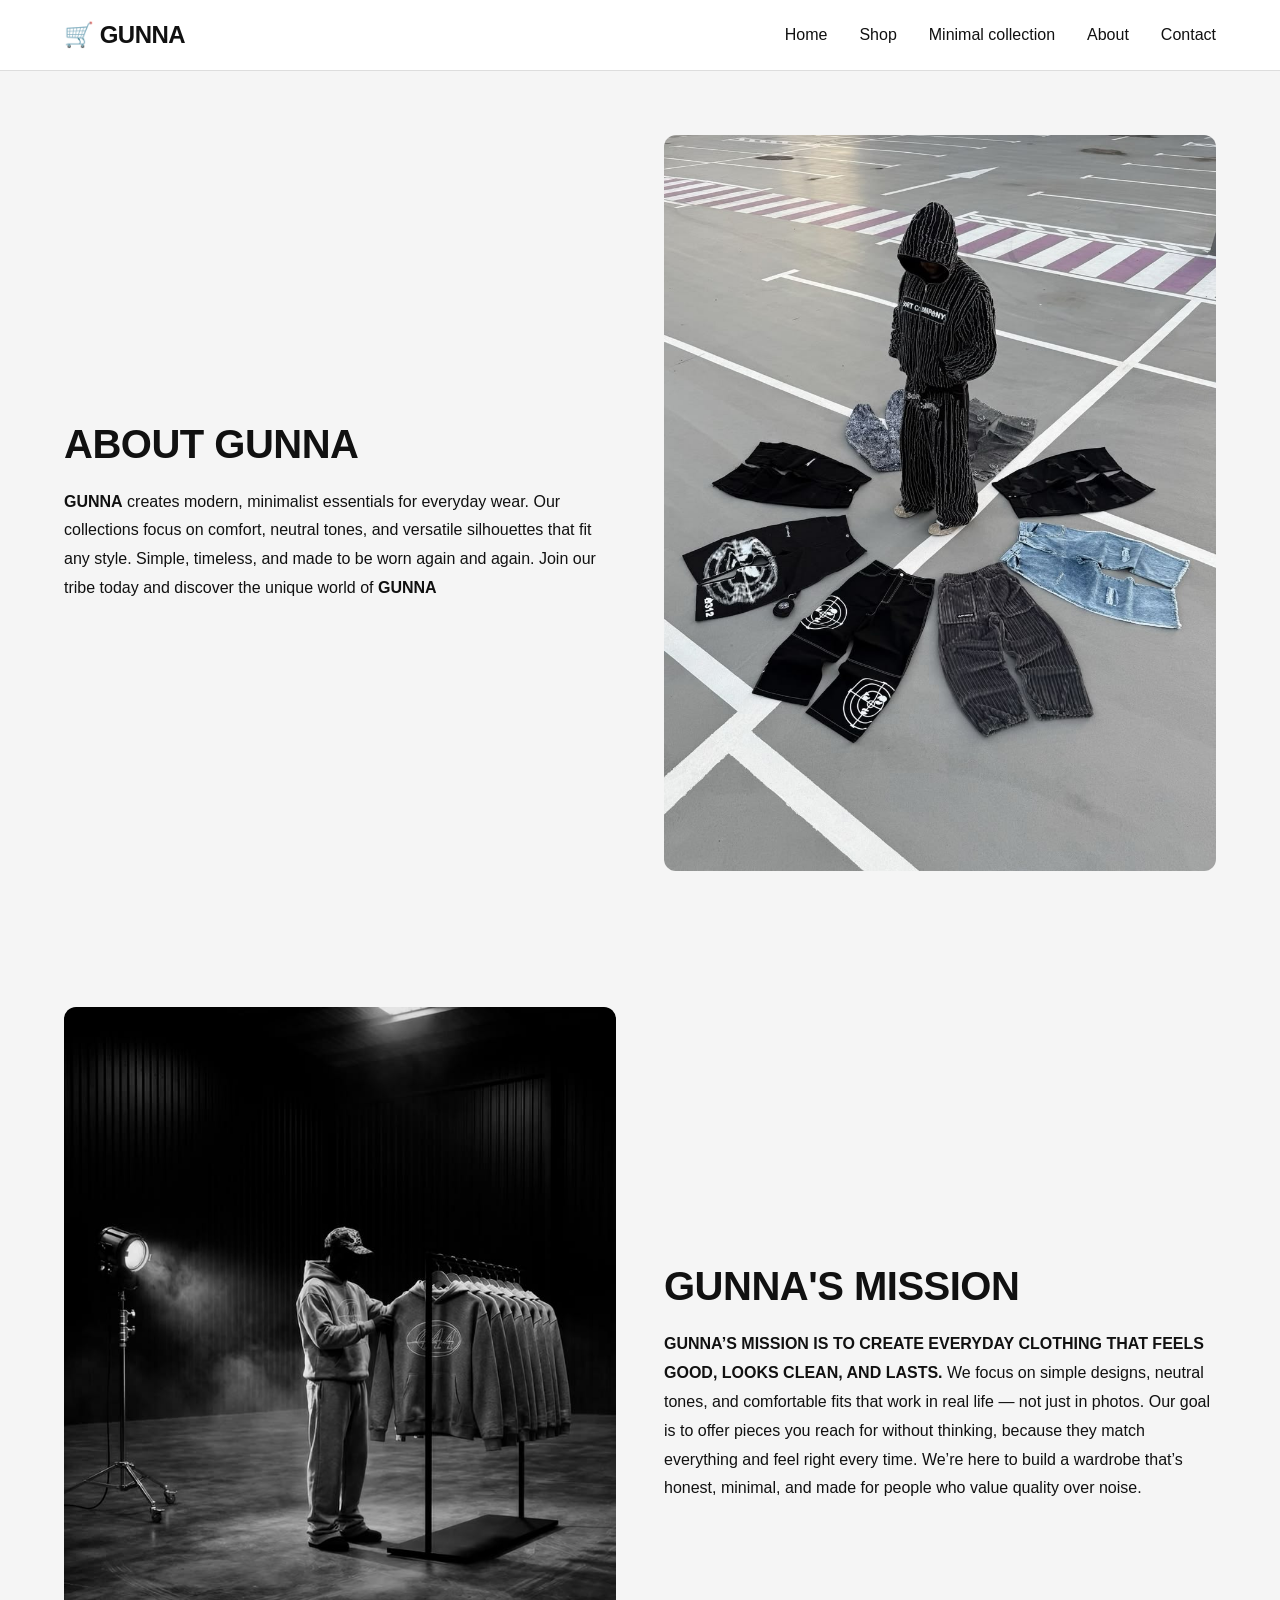
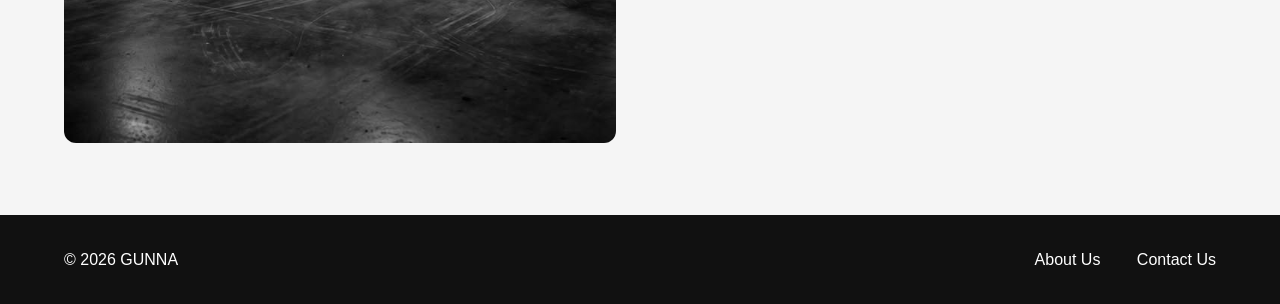
==== about.html @ c0923dde "Add files via upload" ====
<!DOCTYPE html>
<html lang="en">

    <head>
        <meta charset="UTF-8">
        <meta name="author" content="Dovydas Valančius">
        <meta name="viewport" content="width=device-width, initial-scale=1.0">
       <title>Gunna | E-SHOP</title> 
       <link rel="icon" href="/hoodie.png" type="image/png">
      <link rel="stylesheet" href="styles.css" type="text/css">
    </head>
<body>

<header class="header">
  <div class="wrapper">
    <nav aria-label="Main navigation">

      <h1 class="logo"> 🛒 GUNNA</h1>

   <ul>
  <li><a href="index.html#hero">Home</a></li>
  <li><a href="index.html#shop">Shop</a></li>
  <li><a href="index.html#hero2">Minimal collection</a></li>
  <li><a href="about.html">About</a></li>
  <li><a href="contact.html">Contact</a></li>
</ul>


    </nav>
  </div>
</header>

<main>
<section class="gunnahero">
  <div class="wrapper about-layout">

    <div class="about-text">
      <h2><strong>ABOUT GUNNA</strong></h2>
      <p>
        <strong>GUNNA</strong> creates modern, minimalist essentials for everyday wear.
        Our collections focus on comfort, neutral tones, and versatile silhouettes
        that fit any style. Simple, timeless, and made to be worn again and again.
        Join our tribe today and discover the unique world of <strong>GUNNA</strong>
      </p>
    </div>

    <div class="about-image">
      <img src="gunna.jpg" id="gunnajpg" alt="GUNNA clothing" loading="lazy">
    </div>
  </section>

 <section class="gunnahero-2">
  <div class="wrapper about-layout-2">

    <div class="about-text-2">
      <h2><strong>GUNNA'S MISSION</strong></h2>
      <p>
        <strong>GUNNA’S MISSION IS TO CREATE EVERYDAY CLOTHING THAT FEELS GOOD, LOOKS CLEAN, AND LASTS.</strong>
        We focus on simple designs, neutral tones, and comfortable fits that work in real life — not just in photos.
        Our goal is to offer pieces you reach for without thinking, because they match everything and feel right every time.
        We’re here to build a wardrobe that’s honest, minimal, and made for people who value quality over noise.
      </p>
    </div>

    <div class="about-image-2">
      <img src="gunna2.jpg" id="gunnajpg2" alt="GUNNA2 clothing" loading="lazy">
    </div>

  </div>
</section>

</main>

<footer class="footer">
  <div class="footer-wrapper">

    <div class="footer-left">
      <p>© 2026 GUNNA</p>
    </div>

    <div class="footer-right">
      <a href="about.html">About Us</a>
      <a href="contact.html">Contact Us</a>
    </div>

  </div>
</footer>

</body>
</html>
---- styles.css ----
* {
  margin: 0;
  padding: 0;
  box-sizing: border-box;
}

html {
  scroll-behavior: smooth;
}

html, body {
  margin: 0;
  padding: 0;
  background: #f5f5f5;
  font-family: Arial, Helvetica, sans-serif;
  color: #111;
  line-height: 1.6;
}


.wrapper {
  width: 90%;
  max-width: 1200px;
  margin: 0 auto;
}

h1, h2, h3 {
  font-weight: 600;
  letter-spacing: -0.5px;
}

.text {
  max-width: 600px;
  margin-top: 1rem;
  opacity: 0.85;
}


.btn,
.btn1 {
  display: inline-block;
  padding: 12px 28px;
  background: #111;
  color: #fff;
  text-decoration: none;
  border-radius: 4px;
  margin-top: 1.5rem;
  transition: 0.25s ease;
  text-align: center;
  font-size: 0.75rem;
}

.btn:hover,
.btn1:hover {
  background: #333;
  transform: translateY(-3px);
  box-shadow: 0 8px 20px rgba(0,0,0,0.25);
}


.header {
  background: #fff;
  padding: 1rem 0;
  border-bottom: 1px solid #ddd;
  position: sticky;
  top: 0;
  z-index: 100;
}

nav {
  display: flex;
  justify-content: space-between;
  align-items: center;
}

nav ul {
  display: flex;
  gap: 2rem;
  list-style: none;
}

nav a {
  text-decoration: none;
  color: #111;
  font-weight: 500;
  transition: 0.2s ease;
}

nav a:hover {
  opacity: 0.6;
}


.mainhero {
  background:
    linear-gradient(rgba(0,0,0,0.55), rgba(0,0,0,0.55)),
    url("model.jpg") center/cover no-repeat;
  padding: 6rem 0;
  text-align: center;
}

.mainhero h2 {
  font-size: 2.5rem;
  color: #fff;
}

.hero1 {
  margin-top: 1rem;
  font-size: 1.1rem;
  color: #fff;
  opacity: 0.8;
}


.hotdeals {
  margin: 1rem auto;
  font-size: 1.2rem;
  text-align: center;
}

.cards {
  display: grid;
  grid-template-columns: repeat(3, 1fr);
  gap: 2rem;
}

.card {
  height: 350px;
  width: 100%;
  max-width: 300px;
  background-size: cover;
  background-position: center;
  background-repeat: no-repeat;
  display: flex;
  flex-direction: column;
  justify-content: flex-end;
  padding: 1.5rem;
  border-radius: 12px;
  color: #fff;
  position: relative;
  overflow: hidden;
  margin: 10px auto;
  transition: 0.25s ease;
}

.card:hover {
  transform: translateY(-3px);
  box-shadow: 0 5px 10px rgba(0,0,0,0.15);
}

.card::before {
  content: "";
  position: absolute;
  inset: 0;
  height: 90px;
  background: linear-gradient(to bottom, rgba(0,0,0,0.15), transparent);
  z-index: 1;
}

.card h3 {
  font-size: 1.2rem;
  font-weight: 500;
  position: relative;
  z-index: 2;
}

.spring { background-image: url("spring.jpg"); }
.prime  { background-image: url("prime.jpg"); }
.wonder { background-image: url("wonder.jpg"); }


.secondhero {
  background:
    linear-gradient(rgba(0,0,0,0.55), rgba(0,0,0,0.55)),
    url("hero2.jpg") center/cover no-repeat;
  height: 600px;
  padding: 2rem 0;
  text-align: center;
  position: relative;
}

.secondhero h2 {
  font-size: 2.5rem;
  color: #fff;
  margin-top: 150px;
}

.secondhero .text {
  position: absolute;
  bottom: 100px;
  left: 50%;
  transform: translateX(-50%);
  width: 100%;
  max-width: 700px;
  color: #fff;
  text-align: center;
  line-height: 1.6;
}


hr {
  border: none;
  height: 1px;
  background: linear-gradient(to right, transparent, #000, transparent);
  margin: 3rem 0;
}

.about-layout {
  display: flex;
  align-items: center;
  gap: 3rem;
  padding: 4rem 0;
}

.about-text h2 {
  flex: 1;
  text-align: left;
  font-size: 2.5rem;
}

.about-text p {
  font-size: 1rem;
  padding-top: 12px;
  max-width: 800px;
  line-height: 1.8;
}

.about-image img {
  width: 100%;
  max-width: 800px;
  border-radius: 12px;
}

.about-layout-2 {
  display: flex;
  flex-direction: row-reverse; 
  align-items: center;
  gap: 3rem;
  padding: 4rem 0;
}

.about-image-2 {
  flex: 1;
}

.about-image-2 img {
  width: 100%;
  max-width: 800px;
  border-radius: 12px;
}

.about-text-2 {
  flex: 1;
  text-align: left;
}

.about-text-2 h2 {
  font-size: 2.5rem;
}

.about-text-2 p {
  font-size: 1rem;
  padding-top: 12px;
  max-width: 800px;
  line-height: 1.8;
}


.contact {
  padding: 6rem 0;
}

.contact h2 {
  text-align: center;
  font-size: 2rem;
  color: #000;
}

.contact p {
  text-align: center;
  color: #333;
}

.contact-layout {
  display: flex;
  align-items: center;
  justify-content: space-between;
  gap: 4rem;
  margin-top: 2rem;
}

.contact-image img {
  width: 100%;
  max-width: 500px;
  border-radius: 12px;
  object-fit: cover;
  margin-bottom: 3rem;
}

#contactform {
  flex: 1;
  display: flex;
  flex-direction: column;
}

#contactform form {
  display: flex;
  flex-direction: column;
  gap: 1.2rem;
}

#contactform label {
  font-size: 1rem;
  font-weight: 600;
  margin-bottom: 4px;
}

#contactform input,
#contactform textarea {
  width: 100%;
  padding: 14px 16px;
  font-size: 1rem;
  border: 1px solid #ccc;
  border-radius: 6px;
  outline: none;
  transition: border 0.2s ease;
}

#contactform input:focus,
#contactform textarea:focus {
  border-color: black;
}

#contactform textarea {
  resize: vertical;
  min-height: 120px;
}

#contactform button {
  background: black;
  color: white;
  padding: 14px 20px;
  font-size: 1rem;
  font-weight: 600;
  border: none;
  border-radius: 6px;
  cursor: pointer;
  margin-top: 10px;
  transition: opacity 0.2s ease;
}

#contactform button:hover {
  opacity: 0.8;
}


.collection h2 {
  text-align: center;
  font-size: 2.4rem;
  margin-top: 2rem;
  margin-bottom: 2rem;
  font-weight: 700;
  letter-spacing: 1px;
}

.products {
  display: grid;
  grid-template-columns: repeat(3, 1fr);
  gap: 2rem;
  margin-top: 2rem;
  padding-bottom: 4rem;
}

.product-card {
  background: white;
  border-radius: 12px;
  overflow: hidden;
  text-align: center;
  box-shadow: 0 4px 12px rgba(0,0,0,0.08);
  transition: .25s ease;
  display: flex;
  flex-direction: column;
  justify-content: space-between;
}

.product-card:hover {
  transform: translateY(-4px);
}

.product-card img {
  width: 100%;
  height: 320px;
  object-fit: cover;
}

.product-card h3 {
  margin-top: 1rem;
  font-size: 1.2rem;
}

.price {
  margin-top: .5rem;
  font-weight: bold;
  font-size: 1.1rem;
}

.product-card button {
  margin: 1rem 0 1.5rem;
  padding: 12px 24px;
  background: #111;
  color: white;
  border: none;
  border-radius: 4px;
  cursor: pointer;
  transition: .2s ease;
}

.product-card button:hover {
  background: #333;
}


.cart-btn {
  display: flex;
  align-items: center;
  gap: 8px;
  color: #111;
  text-decoration: none;
  font-weight: 600;
}

.cart-count {
  background: #111;
  color: white;
  width: 22px;
  height: 22px;
  border-radius: 50%;
  display: flex;
  justify-content: center;
  align-items: center;
  font-size: 0.75rem;
}


.footer {
  background: #111;
  color: #fff;
  padding: 2rem 0;
}

.footer-wrapper {
  width: 90%;
  max-width: 1200px;
  margin: 0 auto;
  display: flex;
  justify-content: space-between;
  align-items: center;
}

.footer-right a {
  color: #fff;
  margin-left: 2rem;
  text-decoration: none;
  font-size: 1rem;
  transition: 0.2s ease;
}

.footer-right a:hover {
  opacity: 0.6;
}


@media (max-width: 768px) {

  nav {
    flex-direction: column;
    gap: 1rem;
  }

  nav ul {
    flex-wrap: wrap;
    justify-content: center;
    gap: 0.5rem;
  }

  .cards {
    grid-template-columns: 1fr;
  }

  .card {
    max-width: 100%;
  }

  .mainhero h2,
  .secondhero h2 {
    font-size: 2rem;
  }

  .secondhero .text {
    width: 90%;
    bottom: 40px;
    font-size: 0.9rem;
  }

  .contact-hours {
    width: 100%;
  }

  .about-layout,
  .about-layout-2 {
    flex-direction: column;
    text-align: center;
  }

  .footer-wrapper {
    flex-direction: column;
    gap: 1rem;
  }
}
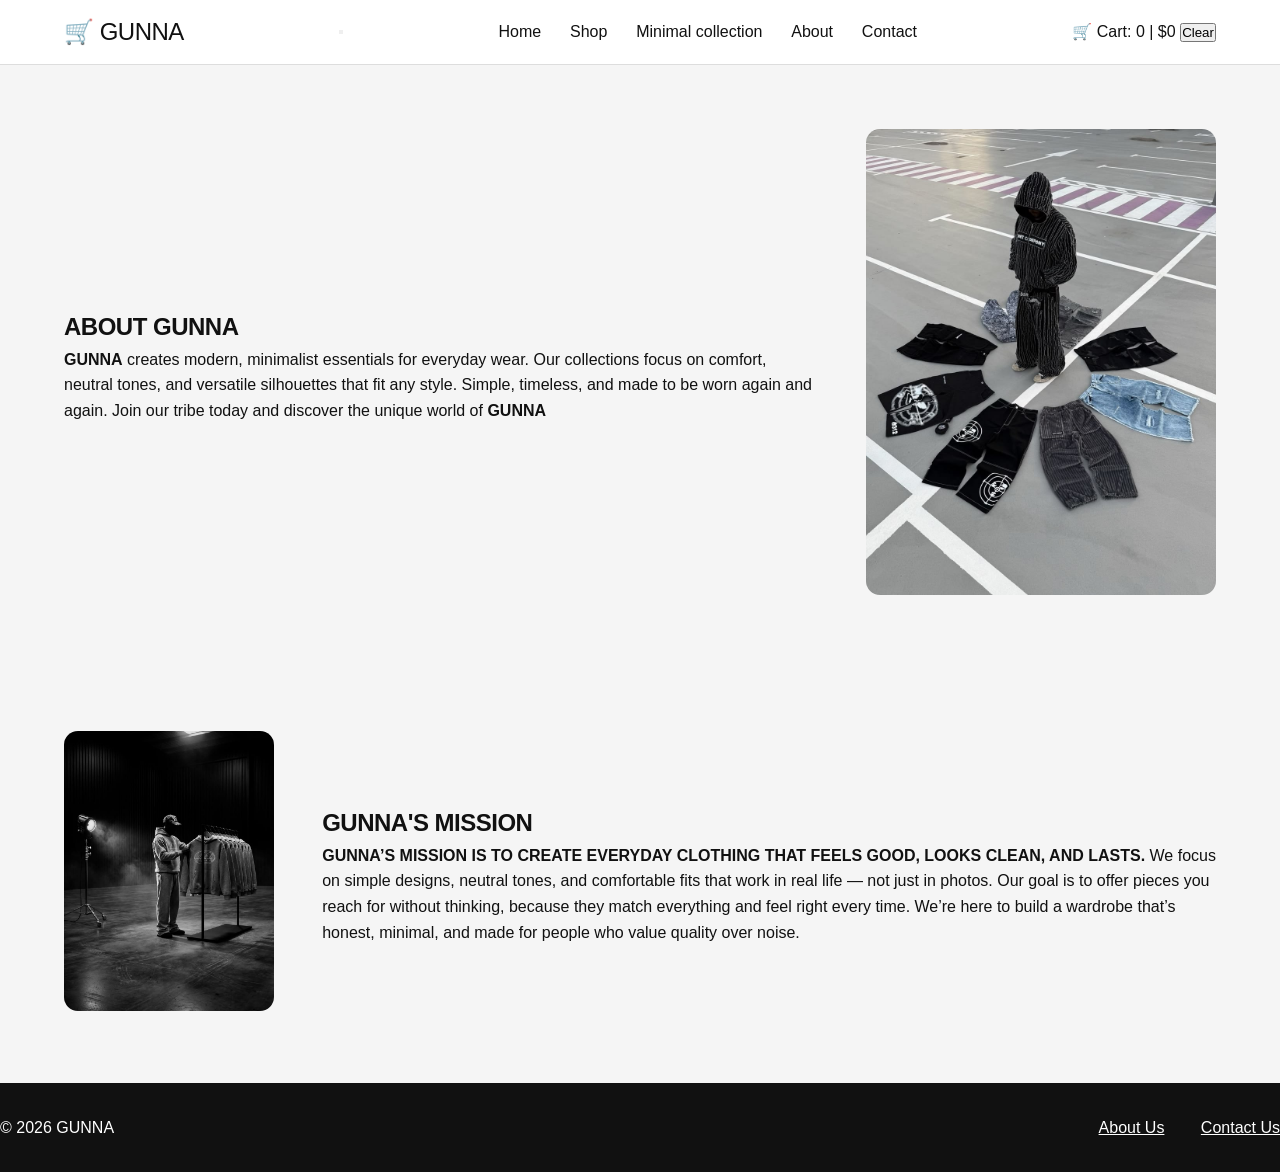
==== commit d1476338: "Update about.html fix html" ====
--- a/about.html
+++ b/about.html
@@ -12,22 +12,32 @@
 <body>
 
 <header class="header">
-  <div class="wrapper">
-    <nav aria-label="Main navigation">
+    <div class="wrapper">
+        <nav aria-label="Main navigation">
 
-      <h1 class="logo"> 🛒 GUNNA</h1>
+            <h1 class="logo"><a href="index.html#hero">🛒 GUNNA </a></h1>
 
-   <ul>
-  <li><a href="index.html#hero">Home</a></li>
-  <li><a href="index.html#shop">Shop</a></li>
-  <li><a href="index.html#hero2">Minimal collection</a></li>
-  <li><a href="about.html">About</a></li>
-  <li><a href="contact.html">Contact</a></li>
-</ul>
+            <button class="hamburger" id="hamburger-btn" aria-label="Open navigation menu">
+                <span></span>
+                <span></span>
+                <span></span>
+            </button>
 
+            <ul id="nav-links">
+                <li><a href="index.html#hero">Home</a></li>
+                <li><a href="index.html#shop">Shop</a></li>
+                <li><a href="index.html#hero2">Minimal collection</a></li>
+                <li><a href="about.html">About</a></li>
+                <li><a href="contact.html">Contact</a></li>
+            </ul>
 
-    </nav>
-  </div>
+           <div class="cart-info">
+    <span>🛒 Cart: <span id="cart-count">0</span> | $<span id="total-price">0</span></span>
+    <button class="clear-btn" id="clear-cart-btn">Clear</button>
+</div>
+
+        </nav>
+    </div>
 </header>
 
 <main>
@@ -46,6 +56,7 @@
 
     <div class="about-image">
       <img src="gunna.jpg" id="gunnajpg" alt="GUNNA clothing" loading="lazy">
+      </div>
     </div>
   </section>
 
@@ -86,5 +97,7 @@
   </div>
 </footer>
 
+<script src="script.js"></script>
+
 </body>
-</html>+</html>
--- a/styles.css
+++ b/styles.css
@@ -1,520 +1,461 @@
-
 * {
-  margin: 0;
-  padding: 0;
-  box-sizing: border-box;
+  margin:0;
+  padding:0;
+  box-sizing:border-box;
 }
 
 html {
-  scroll-behavior: smooth;
-}
-
-html, body {
-  margin: 0;
-  padding: 0;
-  background: #f5f5f5;
-  font-family: Arial, Helvetica, sans-serif;
-  color: #111;
-  line-height: 1.6;
-}
-
+  scroll-behavior:smooth;
+}
+
+body {
+  background:#f5f5f5;
+  font-family:Arial, Helvetica, sans-serif;
+  color:#111;
+  line-height:1.6;
+}
 
 .wrapper {
-  width: 90%;
-  max-width: 1200px;
-  margin: 0 auto;
-}
-
-h1, h2, h3 {
-  font-weight: 600;
-  letter-spacing: -0.5px;
-}
-
-.text {
-  max-width: 600px;
-  margin-top: 1rem;
-  opacity: 0.85;
-}
-
+  width:90%;
+  max-width:1200px;
+  margin:auto;
+}
+
+h1,h2,h3 {
+  font-weight:600;
+  letter-spacing:-.5px;
+}
 
 .btn,
 .btn1 {
-  display: inline-block;
-  padding: 12px 28px;
-  background: #111;
-  color: #fff;
-  text-decoration: none;
-  border-radius: 4px;
-  margin-top: 1.5rem;
-  transition: 0.25s ease;
-  text-align: center;
-  font-size: 0.75rem;
+  display:inline-block;
+  padding:12px 28px;
+  background:#111;
+  color:white;
+  text-decoration:none;
+  border-radius:6px;
+  margin-top:1.5rem;
+  transition:.25s;
+  font-size:.8rem;
 }
 
 .btn:hover,
 .btn1:hover {
-  background: #333;
-  transform: translateY(-3px);
-  box-shadow: 0 8px 20px rgba(0,0,0,0.25);
-}
-
+  background:#333;
+  transform:translateY(-3px);
+}
 
 .header {
-  background: #fff;
-  padding: 1rem 0;
-  border-bottom: 1px solid #ddd;
-  position: sticky;
-  top: 0;
-  z-index: 100;
+  background:white;
+  padding:.8rem 0;
+  border-bottom:1px solid #ddd;
+  position:sticky;
+  top:0;
+  z-index:100;
 }
 
 nav {
-  display: flex;
+  display:flex;
+  justify-content:space-between;
+  align-items:center;
+}
+
+nav ul {
+  display:flex;
+  gap:1.8rem;
+  list-style:none;
+}
+
+nav a {
+  color:#111;
+  text-decoration:none;
+  font-weight:500;
+}
+
+.logo {
+  font-weight:bold;
+}
+
+.mainhero {
+  background:
+  linear-gradient(rgba(0,0,0,.55),rgba(0,0,0,.55)),
+  url("model.jpg") center/cover;
+  padding:6rem 0;
+  text-align:center;
+}
+
+.mainhero h2 {
+  color:white;
+  font-size:2.5rem;
+}
+
+.hero1 {
+  color:white;
+  margin-top:1rem;
+}
+
+
+.cards {
+  display:grid;
+  grid-template-columns:repeat(3,1fr);
+  gap:2rem;
+  margin-bottom:3rem;  
+}
+
+.hotdeals {
+  text-align:center;
+  margin:2rem 0;
+}
+
+.card {
+  height:350px;
+  max-width:300px;
+  width:100%;
+  margin:auto;
+  background-size:cover;
+  background-position:center;
+  display:flex;
+  flex-direction:column;
+  justify-content:flex-end;
+  padding:1.5rem;
+  border-radius:14px;
+  color:white;
+  overflow:hidden;
+  transition:.25s;
+}
+
+.card:hover {
+  transform:translateY(-5px);
+}
+
+.spring { background-image:url("spring.jpg"); }
+.prime { background-image:url("prime.jpg"); }
+.wonder { background-image:url("wonder.jpg"); }
+
+
+.secondhero {
+  background:
+  linear-gradient(rgba(0,0,0,.55),rgba(0,0,0,.55)),
+  url("hero2.jpg") center/cover;
+  height:600px;
+  text-align:center;
+  padding:2rem;
+  margin-bottom:0;  
+}
+
+.secondhero h2 {
+  margin-top:150px;
+  color:white;
+  font-size:2.5rem;
+}
+
+.secondhero .text {
+  color:white;
+  max-width:650px;
+  margin:120px auto 0;
+}
+
+.about-layout,
+.about-layout-2 {
+  display:flex;
+  align-items:center;
+  gap:3rem;
+  padding:4rem 0;
+}
+
+.about-layout-2 {
+  flex-direction:row-reverse;
+}
+
+.about-image img,
+.about-image-2 img {
+  width:100%;
+  border-radius:14px;
+}
+
+.contact {
+  padding:5rem 0;
+}
+
+.contact h2,
+.contact p {
+  text-align:center;
+}
+
+.contact-layout {
+  display:flex;
+  gap:3rem;
+  margin-top:2rem;
+  align-items:center;
+}
+
+.contact-image img {
+  width:100%;
+  max-width:500px;
+  border-radius:14px;
+}
+
+#contactform {
+  flex:1;
+  background:white;
+  padding:2rem;
+  border-radius:14px;
+  box-shadow:0 10px 25px rgba(0,0,0,.08);
+}
+
+#contactform form {
+  display:flex;
+  flex-direction:column;
+  gap:1rem;
+}
+
+#contactform input,
+#contactform textarea {
+  width:100%;
+  padding:14px;
+  border:1px solid #ccc;
+  border-radius:8px;
+  font-size:1rem;
+}
+
+#contactform textarea {
+  min-height:120px;
+  resize:vertical;
+}
+
+#contactform button {
+  background:#111;
+  color:white;
+  border:none;
+  padding:14px;
+  border-radius:8px;
+  cursor:pointer;
+}
+
+.collection h2 {
+  text-align:center;
+  font-size:2.4rem;
+  margin:2rem;
+}
+
+.products {
+  display:grid;
+  grid-template-columns:repeat(3,1fr);
+  gap:2rem;
+  padding-bottom:4rem;
+}
+
+.product-card {
+  background:white;
+  border-radius:14px;
+  overflow:hidden;
+  text-align:center;
+  box-shadow:0 8px 20px rgba(0,0,0,.08);
+  transition:.25s;
+}
+
+.product-card:hover {
+  transform:translateY(-5px);
+}
+
+.product-card img {
+  width:100%;
+  height:320px;
+  object-fit:cover;
+}
+
+.product-card button {
+  margin:1rem;
+  padding:12px 25px;
+  background:#111;
+  color:white;
+  border:none;
+  border-radius:6px;
+}
+
+.cart-btn {
+  display:flex;
+  align-items:center;
+  gap:8px;
+}
+
+.cart-count {
+  background:#111;
+  color:white;
+  width:22px;
+  height:22px;
+  display:flex;
+  align-items:center;
+  justify-content:center;
+  border-radius:50%;
+  font-size:.75rem;
+}
+
+.project-grid {
+  display:grid;
+  grid-template-columns:repeat(3,1fr);
+  gap:2rem;
+}
+
+.project-card {
+  background:white;
+  padding:2rem;
+  border-radius:14px;
+  min-height:260px;
+  display:flex;
+  flex-direction:column;
+  justify-content:space-between;
+  box-shadow:0 8px 20px rgba(0,0,0,.08);
+}
+
+.description {
+  color:#555;
+}
+
+.skills-list {
+  display:flex;
+  justify-content:center;
+  flex-wrap:wrap;
+  gap:1rem;
+  list-style:none;
+}
+
+.skills-list li {
+  background:#111;
+  color:white;
+  padding:8px 15px;
+  border-radius:20px;
+}
+
+.footer {
+  background:#111;
+  color:white;
+  padding:2rem 0;
+}
+
+.footer-wrapper {
+  display:flex;
+  justify-content:space-between;
+  align-items:center;
+}
+
+.footer-right a {
+  color:white;
+  margin-left:2rem;
+}
+
+@media(max-width:768px){
+
+.wrapper {
+  width:92%;
+}
+
+.header {
+  padding:.4rem 0;
+}
+
+nav {
+  flex-direction: row;
   justify-content: space-between;
   align-items: center;
 }
 
 nav ul {
-  display: flex;
-  gap: 2rem;
-  list-style: none;
-}
-
-nav a {
-  text-decoration: none;
-  color: #111;
-  font-weight: 500;
-  transition: 0.2s ease;
-}
-
-nav a:hover {
-  opacity: 0.6;
-}
-
+  flex-direction: row;
+  flex-wrap: nowrap;
+  justify-content: flex-end;
+  gap: .7rem;
+}
+
+nav ul a {
+  font-size:.85rem;
+}
+
+.cart-btn {
+  font-size:.85rem;
+}
 
 .mainhero {
-  background:
-    linear-gradient(rgba(0,0,0,0.55), rgba(0,0,0,0.55)),
-    url("model.jpg") center/cover no-repeat;
-  padding: 6rem 0;
-  text-align: center;
+  padding:4rem 0;
 }
 
 .mainhero h2 {
-  font-size: 2.5rem;
-  color: #fff;
-}
-
-.hero1 {
-  margin-top: 1rem;
-  font-size: 1.1rem;
-  color: #fff;
-  opacity: 0.8;
-}
-
-
-.hotdeals {
-  margin: 1rem auto;
-  font-size: 1.2rem;
-  text-align: center;
-}
-
-.cards {
-  display: grid;
-  grid-template-columns: repeat(3, 1fr);
-  gap: 2rem;
+  font-size:2rem;
+}
+
+.cards,
+.products,
+.project-grid {
+  grid-template-columns:1fr;
 }
 
 .card {
-  height: 350px;
-  width: 100%;
-  max-width: 300px;
-  background-size: cover;
-  background-position: center;
-  background-repeat: no-repeat;
-  display: flex;
-  flex-direction: column;
-  justify-content: flex-end;
-  padding: 1.5rem;
-  border-radius: 12px;
-  color: #fff;
-  position: relative;
-  overflow: hidden;
-  margin: 10px auto;
-  transition: 0.25s ease;
-}
-
-.card:hover {
-  transform: translateY(-3px);
-  box-shadow: 0 5px 10px rgba(0,0,0,0.15);
-}
-
-.card::before {
-  content: "";
-  position: absolute;
-  inset: 0;
-  height: 90px;
-  background: linear-gradient(to bottom, rgba(0,0,0,0.15), transparent);
-  z-index: 1;
-}
-
-.card h3 {
-  font-size: 1.2rem;
-  font-weight: 500;
-  position: relative;
-  z-index: 2;
-}
-
-.spring { background-image: url("spring.jpg"); }
-.prime  { background-image: url("prime.jpg"); }
-.wonder { background-image: url("wonder.jpg"); }
-
+  height:320px;
+  max-width:100%;
+}
+
+.product-card {
+  max-width:350px;
+  margin:auto;
+}
+
+.product-card img {
+  height:300px;
+}
 
 .secondhero {
-  background:
-    linear-gradient(rgba(0,0,0,0.55), rgba(0,0,0,0.55)),
-    url("hero2.jpg") center/cover no-repeat;
-  height: 600px;
-  padding: 2rem 0;
-  text-align: center;
-  position: relative;
+  height:auto;
+  min-height:500px;
 }
 
 .secondhero h2 {
-  font-size: 2.5rem;
-  color: #fff;
-  margin-top: 150px;
-}
-
-.secondhero .text {
-  position: absolute;
-  bottom: 100px;
-  left: 50%;
-  transform: translateX(-50%);
-  width: 100%;
-  max-width: 700px;
-  color: #fff;
-  text-align: center;
-  line-height: 1.6;
-}
-
-
-hr {
-  border: none;
-  height: 1px;
-  background: linear-gradient(to right, transparent, #000, transparent);
-  margin: 3rem 0;
-}
-
-.about-layout {
-  display: flex;
-  align-items: center;
-  gap: 3rem;
-  padding: 4rem 0;
-}
-
-.about-text h2 {
-  flex: 1;
-  text-align: left;
-  font-size: 2.5rem;
-}
-
-.about-text p {
-  font-size: 1rem;
-  padding-top: 12px;
-  max-width: 800px;
-  line-height: 1.8;
-}
-
-.about-image img {
-  width: 100%;
-  max-width: 800px;
-  border-radius: 12px;
-}
-
-.about-layout-2 {
-  display: flex;
-  flex-direction: row-reverse; 
-  align-items: center;
-  gap: 3rem;
-  padding: 4rem 0;
-}
-
-.about-image-2 {
-  flex: 1;
-}
-
-.about-image-2 img {
-  width: 100%;
-  max-width: 800px;
-  border-radius: 12px;
-}
-
-.about-text-2 {
-  flex: 1;
-  text-align: left;
-}
-
-.about-text-2 h2 {
-  font-size: 2.5rem;
-}
-
-.about-text-2 p {
-  font-size: 1rem;
-  padding-top: 12px;
-  max-width: 800px;
-  line-height: 1.8;
-}
-
+  margin-top:80px;
+  font-size:2rem;
+}
+
+.about-layout,
+.about-layout-2,
+.contact-layout {
+  flex-direction:column;
+}
 
 .contact {
-  padding: 6rem 0;
-}
-
-.contact h2 {
-  text-align: center;
-  font-size: 2rem;
-  color: #000;
-}
-
-.contact p {
-  text-align: center;
-  color: #333;
-}
-
-.contact-layout {
-  display: flex;
-  align-items: center;
-  justify-content: space-between;
-  gap: 4rem;
-  margin-top: 2rem;
-}
-
-.contact-image img {
-  width: 100%;
-  max-width: 500px;
-  border-radius: 12px;
-  object-fit: cover;
-  margin-bottom: 3rem;
+  padding:4rem 0;
 }
 
 #contactform {
-  flex: 1;
-  display: flex;
-  flex-direction: column;
-}
-
-#contactform form {
-  display: flex;
-  flex-direction: column;
-  gap: 1.2rem;
-}
-
-#contactform label {
-  font-size: 1rem;
-  font-weight: 600;
-  margin-bottom: 4px;
+  width:100%;
+  padding:1.5rem;
 }
 
 #contactform input,
 #contactform textarea {
-  width: 100%;
-  padding: 14px 16px;
-  font-size: 1rem;
-  border: 1px solid #ccc;
-  border-radius: 6px;
-  outline: none;
-  transition: border 0.2s ease;
-}
-
-#contactform input:focus,
-#contactform textarea:focus {
-  border-color: black;
-}
-
-#contactform textarea {
-  resize: vertical;
-  min-height: 120px;
+  font-size:16px;
 }
 
 #contactform button {
-  background: black;
-  color: white;
-  padding: 14px 20px;
-  font-size: 1rem;
-  font-weight: 600;
-  border: none;
-  border-radius: 6px;
-  cursor: pointer;
-  margin-top: 10px;
-  transition: opacity 0.2s ease;
-}
-
-#contactform button:hover {
-  opacity: 0.8;
-}
-
-
-.collection h2 {
-  text-align: center;
-  font-size: 2.4rem;
-  margin-top: 2rem;
-  margin-bottom: 2rem;
-  font-weight: 700;
-  letter-spacing: 1px;
-}
-
-.products {
-  display: grid;
-  grid-template-columns: repeat(3, 1fr);
-  gap: 2rem;
-  margin-top: 2rem;
-  padding-bottom: 4rem;
-}
-
-.product-card {
-  background: white;
-  border-radius: 12px;
-  overflow: hidden;
-  text-align: center;
-  box-shadow: 0 4px 12px rgba(0,0,0,0.08);
-  transition: .25s ease;
-  display: flex;
-  flex-direction: column;
-  justify-content: space-between;
-}
-
-.product-card:hover {
-  transform: translateY(-4px);
-}
-
-.product-card img {
-  width: 100%;
-  height: 320px;
-  object-fit: cover;
-}
-
-.product-card h3 {
-  margin-top: 1rem;
-  font-size: 1.2rem;
-}
-
-.price {
-  margin-top: .5rem;
-  font-weight: bold;
-  font-size: 1.1rem;
-}
-
-.product-card button {
-  margin: 1rem 0 1.5rem;
-  padding: 12px 24px;
-  background: #111;
-  color: white;
-  border: none;
-  border-radius: 4px;
-  cursor: pointer;
-  transition: .2s ease;
-}
-
-.product-card button:hover {
-  background: #333;
-}
-
-
-.cart-btn {
-  display: flex;
-  align-items: center;
-  gap: 8px;
-  color: #111;
-  text-decoration: none;
-  font-weight: 600;
-}
-
-.cart-count {
-  background: #111;
-  color: white;
-  width: 22px;
-  height: 22px;
-  border-radius: 50%;
-  display: flex;
-  justify-content: center;
-  align-items: center;
-  font-size: 0.75rem;
-}
-
-
-.footer {
-  background: #111;
-  color: #fff;
-  padding: 2rem 0;
+  width:100%;
+}
+
+.skills-list {
+  flex-direction:column;
+  align-items:center;
 }
 
 .footer-wrapper {
-  width: 90%;
-  max-width: 1200px;
-  margin: 0 auto;
-  display: flex;
-  justify-content: space-between;
-  align-items: center;
+  flex-direction:column;
+  gap:1rem;
+  text-align:center;
+}
+
+.footer-right {
+  display:flex;
+  flex-direction:column;
+  gap:1rem;
 }
 
 .footer-right a {
-  color: #fff;
-  margin-left: 2rem;
-  text-decoration: none;
-  font-size: 1rem;
-  transition: 0.2s ease;
-}
-
-.footer-right a:hover {
-  opacity: 0.6;
-}
-
-
-@media (max-width: 768px) {
-
-  nav {
-    flex-direction: column;
-    gap: 1rem;
-  }
-
-  nav ul {
-    flex-wrap: wrap;
-    justify-content: center;
-    gap: 0.5rem;
-  }
-
-  .cards {
-    grid-template-columns: 1fr;
-  }
-
-  .card {
-    max-width: 100%;
-  }
-
-  .mainhero h2,
-  .secondhero h2 {
-    font-size: 2rem;
-  }
-
-  .secondhero .text {
-    width: 90%;
-    bottom: 40px;
-    font-size: 0.9rem;
-  }
-
-  .contact-hours {
-    width: 100%;
-  }
-
-  .about-layout,
-  .about-layout-2 {
-    flex-direction: column;
-    text-align: center;
-  }
-
-  .footer-wrapper {
-    flex-direction: column;
-    gap: 1rem;
-  }
-}
+  margin:0;
+}
+
+}
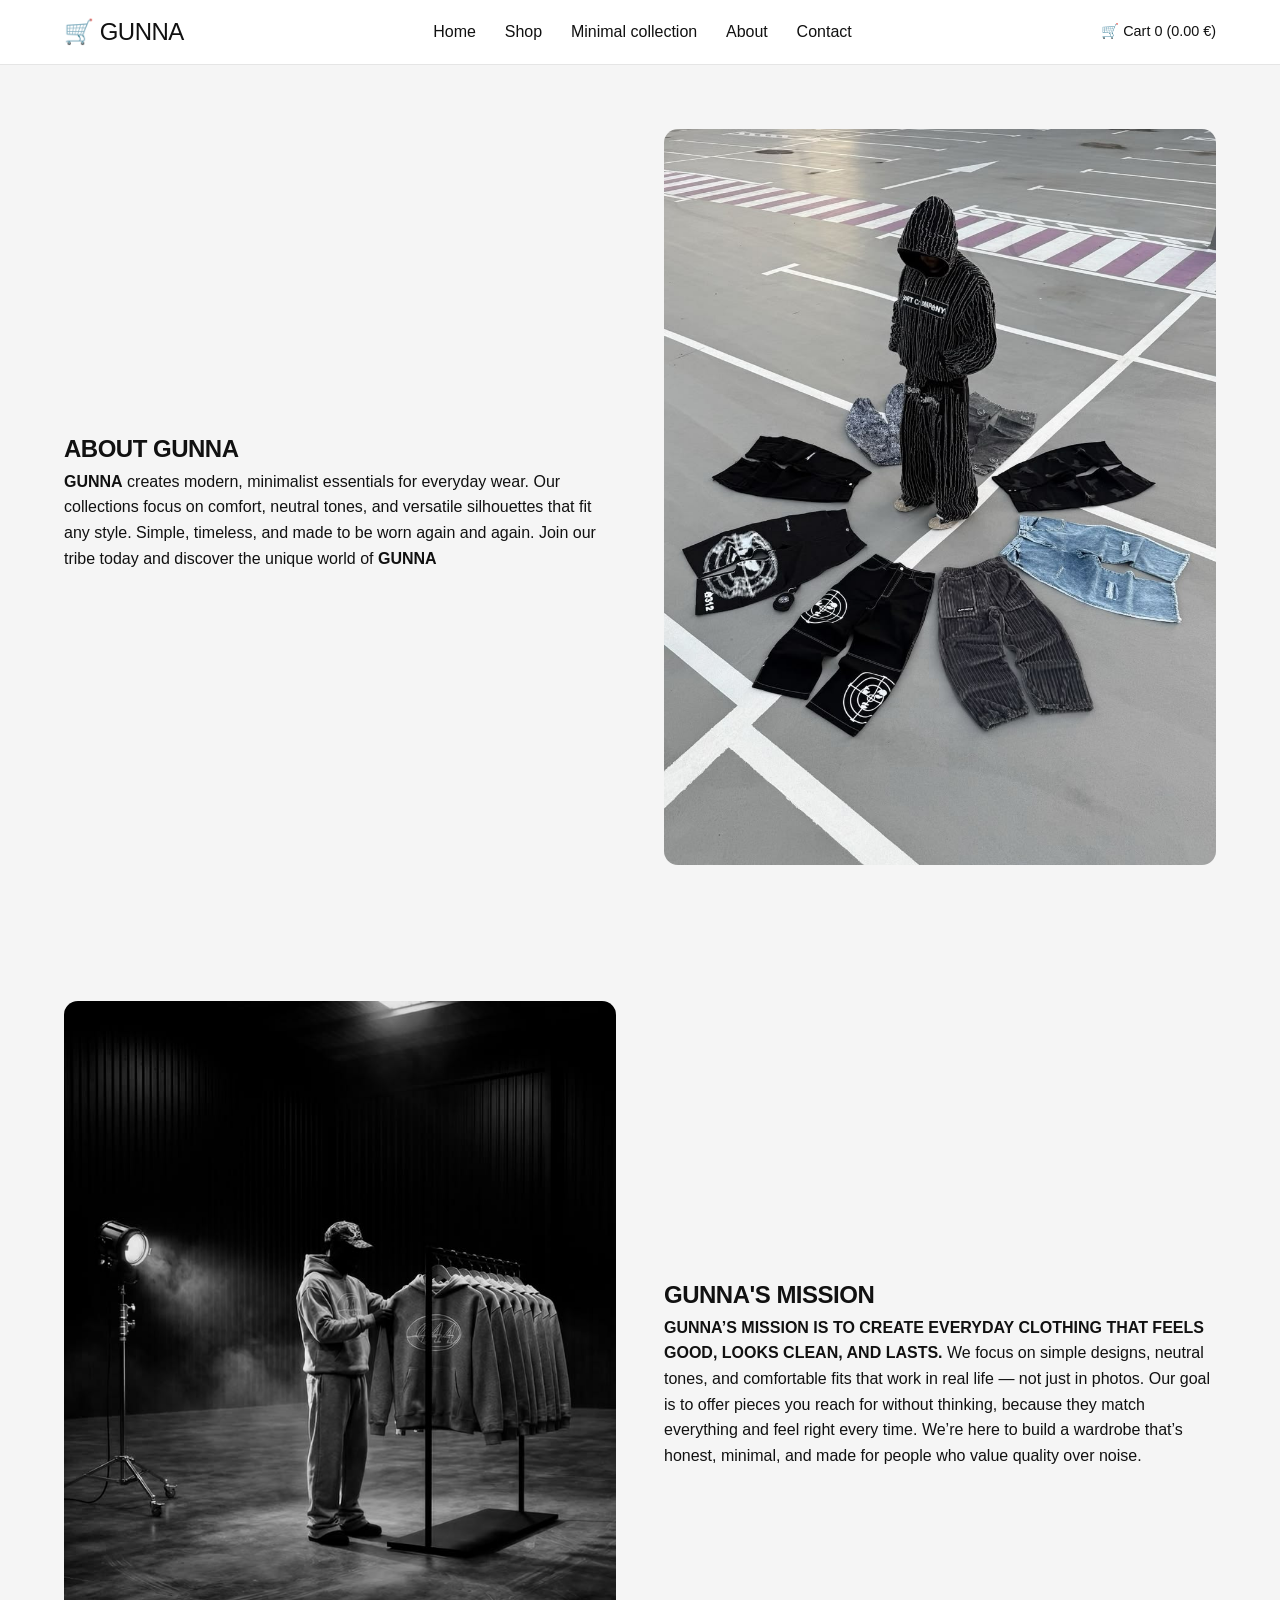
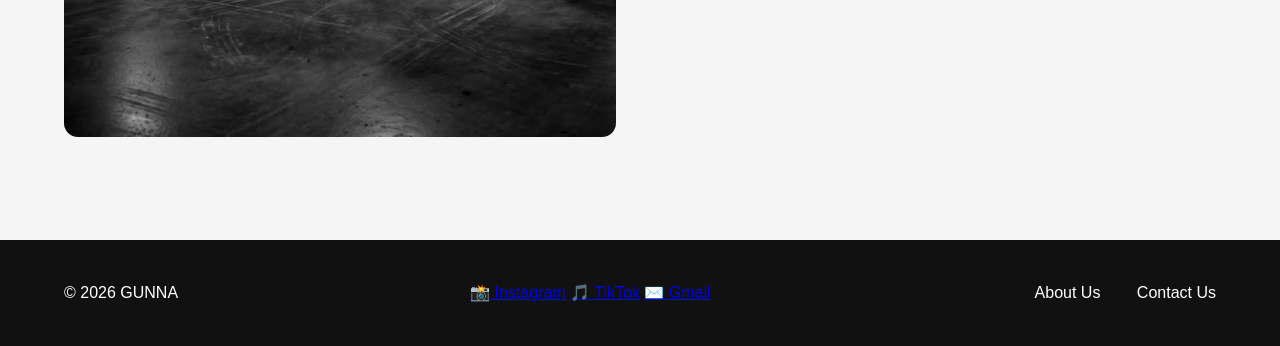
==== commit f5b1ffd7: "Updated about.html" ====
--- a/about.html
+++ b/about.html
@@ -1,14 +1,15 @@
 <!DOCTYPE html>
 <html lang="en">
 
-    <head>
-        <meta charset="UTF-8">
-        <meta name="author" content="Dovydas Valančius">
-        <meta name="viewport" content="width=device-width, initial-scale=1.0">
-       <title>Gunna | E-SHOP</title> 
-       <link rel="icon" href="/hoodie.png" type="image/png">
-      <link rel="stylesheet" href="styles.css" type="text/css">
-    </head>
+<head>
+    <meta charset="UTF-8">
+    <meta name="author" content="Dovydas Valančius">
+    <meta name="viewport" content="width=device-width, initial-scale=1.0">
+    <title>Gunna | About Us</title>
+    <link rel="icon" href="/hoodie.png" type="image/png">
+    <link rel="stylesheet" href="styles.css" type="text/css">
+</head>
+
 <body>
 
 <header class="header">
@@ -17,12 +18,14 @@
 
             <h1 class="logo"><a href="index.html#hero">🛒 GUNNA </a></h1>
 
+            
             <button class="hamburger" id="hamburger-btn" aria-label="Open navigation menu">
                 <span></span>
                 <span></span>
                 <span></span>
             </button>
 
+            <!-- Meniu nuorodos -->
             <ul id="nav-links">
                 <li><a href="index.html#hero">Home</a></li>
                 <li><a href="index.html#shop">Shop</a></li>
@@ -31,71 +34,78 @@
                 <li><a href="contact.html">Contact</a></li>
             </ul>
 
-           <div class="cart-info">
-    <span>🛒 Cart: <span id="cart-count">0</span> | $<span id="total-price">0</span></span>
-    <button class="clear-btn" id="clear-cart-btn">Clear</button>
-</div>
+                             <div class="cart-info">
+            <a href="cart.html" class="cart-btn-link" aria-label="Shopping cart">
+                🛒 <span class="cart-label">Cart</span> 
+                <span id="cart-count">0</span> (<span id="total-price">0.00</span> €)
+            </a>
+        </div>
 
         </nav>
     </div>
 </header>
 
 <main>
-<section class="gunnahero">
-  <div class="wrapper about-layout">
+    <section class="gunnahero">
+        <div class="wrapper about-layout">
 
-    <div class="about-text">
-      <h2><strong>ABOUT GUNNA</strong></h2>
-      <p>
-        <strong>GUNNA</strong> creates modern, minimalist essentials for everyday wear.
-        Our collections focus on comfort, neutral tones, and versatile silhouettes
-        that fit any style. Simple, timeless, and made to be worn again and again.
-        Join our tribe today and discover the unique world of <strong>GUNNA</strong>
-      </p>
-    </div>
+            <div class="about-text">
+                <h2><strong>ABOUT GUNNA</strong></h2>
+                <p>
+                    <strong>GUNNA</strong> creates modern, minimalist essentials for everyday wear.
+                    Our collections focus on comfort, neutral tones, and versatile silhouettes
+                    that fit any style. Simple, timeless, and made to be worn again and again.
+                    Join our tribe today and discover the unique world of <strong>GUNNA</strong>
+                </p>
+            </div>
 
-    <div class="about-image">
-      <img src="gunna.jpg" id="gunnajpg" alt="GUNNA clothing" loading="lazy">
-      </div>
-    </div>
-  </section>
+            <div class="about-image">
+                <img src="gunna.jpg" id="gunnajpg" alt="GUNNA clothing" loading="lazy">
+            </div>
 
- <section class="gunnahero-2">
-  <div class="wrapper about-layout-2">
+        </div>
+    </section>
 
-    <div class="about-text-2">
-      <h2><strong>GUNNA'S MISSION</strong></h2>
-      <p>
-        <strong>GUNNA’S MISSION IS TO CREATE EVERYDAY CLOTHING THAT FEELS GOOD, LOOKS CLEAN, AND LASTS.</strong>
-        We focus on simple designs, neutral tones, and comfortable fits that work in real life — not just in photos.
-        Our goal is to offer pieces you reach for without thinking, because they match everything and feel right every time.
-        We’re here to build a wardrobe that’s honest, minimal, and made for people who value quality over noise.
-      </p>
-    </div>
+    <section class="gunnahero-2">
+        <div class="wrapper about-layout-2">
 
-    <div class="about-image-2">
-      <img src="gunna2.jpg" id="gunnajpg2" alt="GUNNA2 clothing" loading="lazy">
-    </div>
+            <div class="about-text-2">
+                <h2><strong>GUNNA'S MISSION</strong></h2>
+                <p>
+                    <strong>GUNNA’S MISSION IS TO CREATE EVERYDAY CLOTHING THAT FEELS GOOD, LOOKS CLEAN, AND LASTS.</strong>
+                    We focus on simple designs, neutral tones, and comfortable fits that work in real life — not just in photos.
+                    Our goal is to offer pieces you reach for without thinking, because they match everything and feel right every time.
+                    We’re here to build a wardrobe that’s honest, minimal, and made for people who value quality over noise.
+                </p>
+            </div>
 
-  </div>
-</section>
+            <div class="about-image-2">
+                <img src="gunna2.jpg" id="gunnajpg2" alt="GUNNA2 clothing" loading="lazy">
+            </div>
 
+        </div>
+    </section>
 </main>
 
 <footer class="footer">
-  <div class="footer-wrapper">
+    <div class="wrapper footer-wrapper">
+        <div class="footer-left">
+            <p>© 2026 GUNNA</p>
+        </div>
 
-    <div class="footer-left">
-      <p>© 2026 GUNNA</p>
+        <div class="footer-socials">
+            <a href="https://instagram.com" target="_blank" rel="noopener">📸 Instagram</a>
+            <a href="https://tiktok.com" target="_blank" rel="noopener">🎵 TikTok</a>
+            <a href="https://gmail.com">✉️ Gmail</a>
+        </div>
+
+        <div class="footer-right">
+            <a href="about.html">About Us</a>
+            <a href="contact.html">Contact Us</a>
+        </div>
     </div>
+</footer>
 
-    <div class="footer-right">
-      <a href="about.html">About Us</a>
-      <a href="contact.html">Contact Us</a>
-    </div>
-
-  </div>
-</footer>
 
 <script src="script.js"></script>
 
--- a/styles.css
+++ b/styles.css
@@ -1,461 +1,473 @@
 * {
-  margin:0;
-  padding:0;
-  box-sizing:border-box;
+  margin: 0;
+  padding: 0;
+  box-sizing: border-box;
 }
 
 html {
-  scroll-behavior:smooth;
+  scroll-behavior: smooth;
 }
 
 body {
-  background:#f5f5f5;
-  font-family:Arial, Helvetica, sans-serif;
-  color:#111;
-  line-height:1.6;
+  background: #f5f5f5;
+  font-family: Arial, Helvetica, sans-serif;
+  color: #111;
+  line-height: 1.6;
 }
 
 .wrapper {
-  width:90%;
-  max-width:1200px;
-  margin:auto;
-}
-
-h1,h2,h3 {
-  font-weight:600;
-  letter-spacing:-.5px;
+  width: 90%;
+  max-width: 1200px;
+  margin: auto;
+}
+
+h1, h2, h3 {
+  font-weight: 600;
+  letter-spacing: -.5px;
 }
 
 .btn,
 .btn1 {
-  display:inline-block;
-  padding:12px 28px;
-  background:#111;
-  color:white;
-  text-decoration:none;
-  border-radius:6px;
-  margin-top:1.5rem;
-  transition:.25s;
-  font-size:.8rem;
+  display: inline-block;
+  padding: 12px 28px;
+  background: #111;
+  color: white;
+  text-decoration: none;
+  border-radius: 6px;
+  margin-top: 1.5rem;
+  transition: .25s;
+  font-size: .85rem;
+  font-weight: 600;
+  border: none;
+  cursor: pointer;
 }
 
 .btn:hover,
 .btn1:hover {
-  background:#333;
-  transform:translateY(-3px);
+  background: #333;
+  transform: translateY(-3px);
 }
 
 .header {
-  background:white;
-  padding:.8rem 0;
-  border-bottom:1px solid #ddd;
-  position:sticky;
-  top:0;
-  z-index:100;
+  background: white;
+  padding: .8rem 0;
+  border-bottom: 1px solid #e5e5e5;
+  position: sticky;
+  top: 0;
+  z-index: 100;
 }
 
 nav {
-  display:flex;
-  justify-content:space-between;
-  align-items:center;
+  display: flex;
+  justify-content: space-between;
+  align-items: center;
+  gap: 1rem;
 }
 
 nav ul {
-  display:flex;
-  gap:1.8rem;
-  list-style:none;
+  display: flex;
+  gap: 1.8rem;
+  list-style: none;
 }
 
 nav a {
-  color:#111;
-  text-decoration:none;
-  font-weight:500;
+  color: #111;
+  text-decoration: none;
+  font-weight: 500;
+  transition: color 0.2s;
+}
+
+nav a:hover {
+  color: #666;
 }
 
 .logo {
-  font-weight:bold;
+  font-weight: bold;
+}
+
+.logo a {
+  color: #111;
+  text-decoration: none;
+}
+
+.cart-info {
+  display: flex;
+  align-items: center;
+  gap: 10px;
+  font-size: 0.9rem;
+  font-weight: 600;
+}
+
+.clear-btn {
+  background: #111;
+  color: white;
+  padding: 5px 12px;
+  border: none;
+  border-radius: 6px;
+  font-size: .75rem;
+  cursor: pointer;
+  transition: background 0.2s;
+}
+
+.clear-btn:hover {
+  background: #c0392b;
 }
 
 .mainhero {
-  background:
-  linear-gradient(rgba(0,0,0,.55),rgba(0,0,0,.55)),
-  url("model.jpg") center/cover;
-  padding:6rem 0;
-  text-align:center;
+  background: linear-gradient(rgba(0,0,0,.55), rgba(0,0,0,.55)),
+              url("model.jpg") center/cover no-repeat;
+  padding: 8rem 0;
+  text-align: center;
 }
 
 .mainhero h2 {
-  color:white;
-  font-size:2.5rem;
+  color: white;
+  font-size: clamp(2rem, 5vw, 3.2rem);
 }
 
 .hero1 {
-  color:white;
-  margin-top:1rem;
-}
-
+  color: white;
+  margin-top: 1rem;
+  font-size: 1.1rem;
+}
+
+.secondhero {
+  background: linear-gradient(rgba(0,0,0,.55), rgba(0,0,0,.55)),
+              url("hero2.jpg") center/cover no-repeat;
+  min-height: 500px;
+  display: flex;
+  flex-direction: column;
+  justify-content: center;
+  align-items: center;
+  text-align: center;
+  padding: 3rem 1.5rem;
+}
+
+.secondhero h2 {
+  color: white;
+  font-size: clamp(2rem, 4vw, 3rem);
+  margin-bottom: 1rem;
+}
+
+.secondhero .text {
+  color: #eee;
+  max-width: 650px;
+  margin: 0 auto;
+}
+
+.hotdeals {
+  text-align: center;
+  margin: 3rem 0 2rem;
+  font-size: 2rem;
+}
 
 .cards {
-  display:grid;
-  grid-template-columns:repeat(3,1fr);
-  gap:2rem;
-  margin-bottom:3rem;  
-}
-
-.hotdeals {
-  text-align:center;
-  margin:2rem 0;
+  display: grid;
+  grid-template-columns: repeat(auto-fit, minmax(280px, 1fr));
+  gap: 2rem;
+  margin-bottom: 4rem;
 }
 
 .card {
-  height:350px;
-  max-width:300px;
-  width:100%;
-  margin:auto;
-  background-size:cover;
-  background-position:center;
-  display:flex;
-  flex-direction:column;
-  justify-content:flex-end;
-  padding:1.5rem;
-  border-radius:14px;
-  color:white;
-  overflow:hidden;
-  transition:.25s;
+  height: 380px;
+  width: 100%;
+  background-size: cover;
+  background-position: center;
+  display: flex;
+  flex-direction: column;
+  justify-content: flex-end;
+  padding: 1.8rem;
+  border-radius: 14px;
+  color: white;
+  overflow: hidden;
+  transition: .3s ease;
+  box-shadow: 0 8px 20px rgba(0,0,0,.15);
 }
 
 .card:hover {
-  transform:translateY(-5px);
-}
-
-.spring { background-image:url("spring.jpg"); }
-.prime { background-image:url("prime.jpg"); }
-.wonder { background-image:url("wonder.jpg"); }
-
-
-.secondhero {
-  background:
-  linear-gradient(rgba(0,0,0,.55),rgba(0,0,0,.55)),
-  url("hero2.jpg") center/cover;
-  height:600px;
-  text-align:center;
-  padding:2rem;
-  margin-bottom:0;  
-}
-
-.secondhero h2 {
-  margin-top:150px;
-  color:white;
-  font-size:2.5rem;
-}
-
-.secondhero .text {
-  color:white;
-  max-width:650px;
-  margin:120px auto 0;
+  transform: translateY(-5px);
+  box-shadow: 0 12px 30px rgba(0,0,0,.25);
+}
+
+.spring { background-image: linear-gradient(to top, rgba(0,0,0,0.8), transparent), url("spring.jpg"); }
+.prime { background-image: linear-gradient(to top, rgba(0,0,0,0.8), transparent), url("prime.jpg"); }
+.wonder { background-image: linear-gradient(to top, rgba(0,0,0,0.8), transparent), url("wonder.jpg"); }
+
+.collection h2 {
+  text-align: center;
+  font-size: 2.4rem;
+  margin: 3rem 0 2rem;
+}
+
+.products {
+  display: grid;
+  grid-template-columns: repeat(auto-fit, minmax(260px, 1fr));
+  gap: 2rem;
+  padding-bottom: 4rem;
+}
+
+.product-card {
+  background: white;
+  border-radius: 14px;
+  overflow: hidden;
+  text-align: center;
+  box-shadow: 0 8px 20px rgba(0,0,0,.06);
+  transition: .25s;
+  display: flex;
+  flex-direction: column;
+  justify-content: space-between;
+}
+
+.product-card:hover {
+  transform: translateY(-5px);
+  box-shadow: 0 12px 25px rgba(0,0,0,.12);
+}
+
+.product-card img {
+  width: 100%;
+  height: 320px;
+  object-fit: cover;
+}
+
+.product-card h3 {
+  margin-top: 1rem;
+}
+
+.product-card .price {
+  font-weight: bold;
+  margin-top: 0.5rem;
 }
 
 .about-layout,
 .about-layout-2 {
-  display:flex;
-  align-items:center;
-  gap:3rem;
-  padding:4rem 0;
+  display: flex;
+  align-items: center;
+  gap: 3rem;
+  padding: 4rem 0;
 }
 
 .about-layout-2 {
-  flex-direction:row-reverse;
+  flex-direction: row-reverse;
+}
+
+.about-image, .about-image-2, .about-text, .about-text-2 {
+  flex: 1;
 }
 
 .about-image img,
 .about-image-2 img {
-  width:100%;
-  border-radius:14px;
+  width: 100%;
+  border-radius: 14px;
 }
 
 .contact {
-  padding:5rem 0;
-}
-
-.contact h2,
-.contact p {
-  text-align:center;
+  padding: 4rem 0 2rem;
+}
+
+.contact h2, .contact p {
+  text-align: center;
 }
 
 .contact-layout {
-  display:flex;
-  gap:3rem;
-  margin-top:2rem;
-  align-items:center;
+  display: flex;
+  gap: 3rem;
+  margin-top: 2rem;
+  align-items: center;
 }
 
 .contact-image img {
-  width:100%;
-  max-width:500px;
-  border-radius:14px;
+  width: 100%;
+  max-width: 500px;
+  border-radius: 14px;
 }
 
 #contactform {
-  flex:1;
-  background:white;
-  padding:2rem;
-  border-radius:14px;
-  box-shadow:0 10px 25px rgba(0,0,0,.08);
+  flex: 1;
+  background: white;
+  padding: 2rem;
+  border-radius: 14px;
+  box-shadow: 0 10px 25px rgba(0,0,0,.08);
 }
 
 #contactform form {
-  display:flex;
-  flex-direction:column;
-  gap:1rem;
+  display: flex;
+  flex-direction: column;
+  gap: 1rem;
 }
 
 #contactform input,
 #contactform textarea {
-  width:100%;
-  padding:14px;
-  border:1px solid #ccc;
-  border-radius:8px;
-  font-size:1rem;
+  width: 100%;
+  padding: 14px;
+  border: 1px solid #ccc;
+  border-radius: 8px;
+  font-size: 1rem;
 }
 
 #contactform textarea {
-  min-height:120px;
-  resize:vertical;
+  min-height: 120px;
+  resize: vertical;
 }
 
 #contactform button {
-  background:#111;
-  color:white;
-  border:none;
-  padding:14px;
-  border-radius:8px;
-  cursor:pointer;
-}
-
-.collection h2 {
-  text-align:center;
-  font-size:2.4rem;
-  margin:2rem;
-}
-
-.products {
-  display:grid;
-  grid-template-columns:repeat(3,1fr);
-  gap:2rem;
-  padding-bottom:4rem;
-}
-
-.product-card {
-  background:white;
-  border-radius:14px;
-  overflow:hidden;
-  text-align:center;
-  box-shadow:0 8px 20px rgba(0,0,0,.08);
-  transition:.25s;
-}
-
-.product-card:hover {
-  transform:translateY(-5px);
-}
-
-.product-card img {
-  width:100%;
-  height:320px;
-  object-fit:cover;
-}
-
-.product-card button {
-  margin:1rem;
-  padding:12px 25px;
-  background:#111;
-  color:white;
-  border:none;
-  border-radius:6px;
-}
-
-.cart-btn {
-  display:flex;
-  align-items:center;
-  gap:8px;
-}
-
-.cart-count {
-  background:#111;
-  color:white;
-  width:22px;
-  height:22px;
-  display:flex;
-  align-items:center;
-  justify-content:center;
-  border-radius:50%;
-  font-size:.75rem;
-}
-
-.project-grid {
-  display:grid;
-  grid-template-columns:repeat(3,1fr);
-  gap:2rem;
-}
-
-.project-card {
-  background:white;
-  padding:2rem;
-  border-radius:14px;
-  min-height:260px;
-  display:flex;
-  flex-direction:column;
-  justify-content:space-between;
-  box-shadow:0 8px 20px rgba(0,0,0,.08);
-}
-
-.description {
-  color:#555;
-}
-
-.skills-list {
-  display:flex;
-  justify-content:center;
-  flex-wrap:wrap;
-  gap:1rem;
-  list-style:none;
-}
-
-.skills-list li {
-  background:#111;
-  color:white;
-  padding:8px 15px;
-  border-radius:20px;
+  background: #111;
+  color: white;
+  border: none;
+  padding: 14px;
+  border-radius: 8px;
+  cursor: pointer;
+  font-weight: bold;
+  transition: background 0.2s;
+}
+
+#contactform button:hover {
+  background: #333;
 }
 
 .footer {
-  background:#111;
-  color:white;
-  padding:2rem 0;
+  background: #111;
+  color: white;
+  padding: 2.5rem 0;
+  margin-top: 2rem;
 }
 
 .footer-wrapper {
-  display:flex;
-  justify-content:space-between;
-  align-items:center;
+  display: flex;
+  justify-content: space-between;
+  align-items: center;
 }
 
 .footer-right a {
-  color:white;
-  margin-left:2rem;
-}
-
-@media(max-width:768px){
-
-.wrapper {
-  width:92%;
-}
-
-.header {
-  padding:.4rem 0;
-}
-
-nav {
-  flex-direction: row;
+  color: white;
+  margin-left: 2rem;
+  text-decoration: none;
+}
+
+.footer-right a:hover {
+  text-decoration: underline;
+}
+
+@media(max-width: 768px) {
+  nav {
+    flex-direction: column;
+    gap: 1rem;
+  }
+
+  nav ul {
+    flex-wrap: wrap;
+    justify-content: center;
+    gap: 1rem;
+  }
+
+  .about-layout,
+  .about-layout-2,
+  .contact-layout {
+    flex-direction: column;
+    gap: 2rem;
+  }
+
+  .about-text, .about-text-2 {
+    text-align: center;
+  }
+
+  .contact-image img {
+    max-width: 100%;
+  }
+
+  #contactform {
+    width: 100%;
+  }
+
+  .footer-wrapper {
+    flex-direction: column;
+    gap: 1.5rem;
+    text-align: center;
+  }
+
+  .footer-right a {
+    margin: 0 1rem;
+  }
+}
+
+
+.hamburger {
+  display: none;
+  flex-direction: column;
   justify-content: space-between;
-  align-items: center;
-}
-
-nav ul {
-  flex-direction: row;
-  flex-wrap: nowrap;
-  justify-content: flex-end;
-  gap: .7rem;
-}
-
-nav ul a {
-  font-size:.85rem;
-}
-
-.cart-btn {
-  font-size:.85rem;
-}
-
-.mainhero {
-  padding:4rem 0;
-}
-
-.mainhero h2 {
-  font-size:2rem;
-}
-
-.cards,
-.products,
-.project-grid {
-  grid-template-columns:1fr;
-}
-
-.card {
-  height:320px;
-  max-width:100%;
-}
-
-.product-card {
-  max-width:350px;
-  margin:auto;
-}
-
-.product-card img {
-  height:300px;
-}
-
-.secondhero {
-  height:auto;
-  min-height:500px;
-}
-
-.secondhero h2 {
-  margin-top:80px;
-  font-size:2rem;
-}
-
-.about-layout,
-.about-layout-2,
-.contact-layout {
-  flex-direction:column;
-}
-
-.contact {
-  padding:4rem 0;
-}
-
-#contactform {
-  width:100%;
-  padding:1.5rem;
-}
-
-#contactform input,
-#contactform textarea {
-  font-size:16px;
-}
-
-#contactform button {
-  width:100%;
-}
-
-.skills-list {
-  flex-direction:column;
-  align-items:center;
-}
-
-.footer-wrapper {
-  flex-direction:column;
-  gap:1rem;
-  text-align:center;
-}
-
-.footer-right {
-  display:flex;
-  flex-direction:column;
-  gap:1rem;
-}
-
-.footer-right a {
-  margin:0;
-}
-
-}
+  width: 26px;
+  height: 18px;
+  background: transparent;
+  border: none;
+  cursor: pointer;
+  padding: 0;
+}
+
+.hamburger span {
+  display: block;
+  width: 100%;
+  height: 3px;
+  background-color: #111;
+  border-radius: 2px;
+  transition: all 0.3s ease;
+}
+
+
+@media (max-width: 768px) {
+
+  nav {
+    display: flex !important;
+    flex-direction: row !important;
+    flex-wrap: wrap !important;
+    align-items: center !important;
+    justify-content: space-between !important;
+    padding: 0.2rem 0;
+  }
+
+  .hamburger {
+    display: flex !important;
+    order: 1;
+    margin: 0 !important;
+  }
+
+  .logo {
+    order: 2;
+    margin: 0 !important;
+    font-size: 1.1rem !important;
+    line-height: 1;
+  }
+
+  .cart-info {
+    order: 3;
+    margin-left: auto !important;
+    font-size: 0.75rem !important;
+    white-space: nowrap; 
+  }
+
+  #nav-links {
+    display: none;
+    width: 100%;
+    flex-direction: column;
+    align-items: center;
+    gap: 1rem;
+    padding: 1rem 0 0.5rem 0;
+    order: 4;
+    border-top: 1px solid #eee;
+    margin-top: 0.8rem;
+  }
+
+  #nav-links.active {
+    display: flex !important;
+  }
+
+  .hamburger.active span:nth-child(1) {
+    transform: translateY(7.5px) rotate(45deg);
+  }
+
+  .hamburger.active span:nth-child(2) {
+    opacity: 0;
+  }
+
+  .hamburger.active span:nth-child(3) {
+    transform: translateY(-7.5px) rotate(-45deg);
+  }
+}
